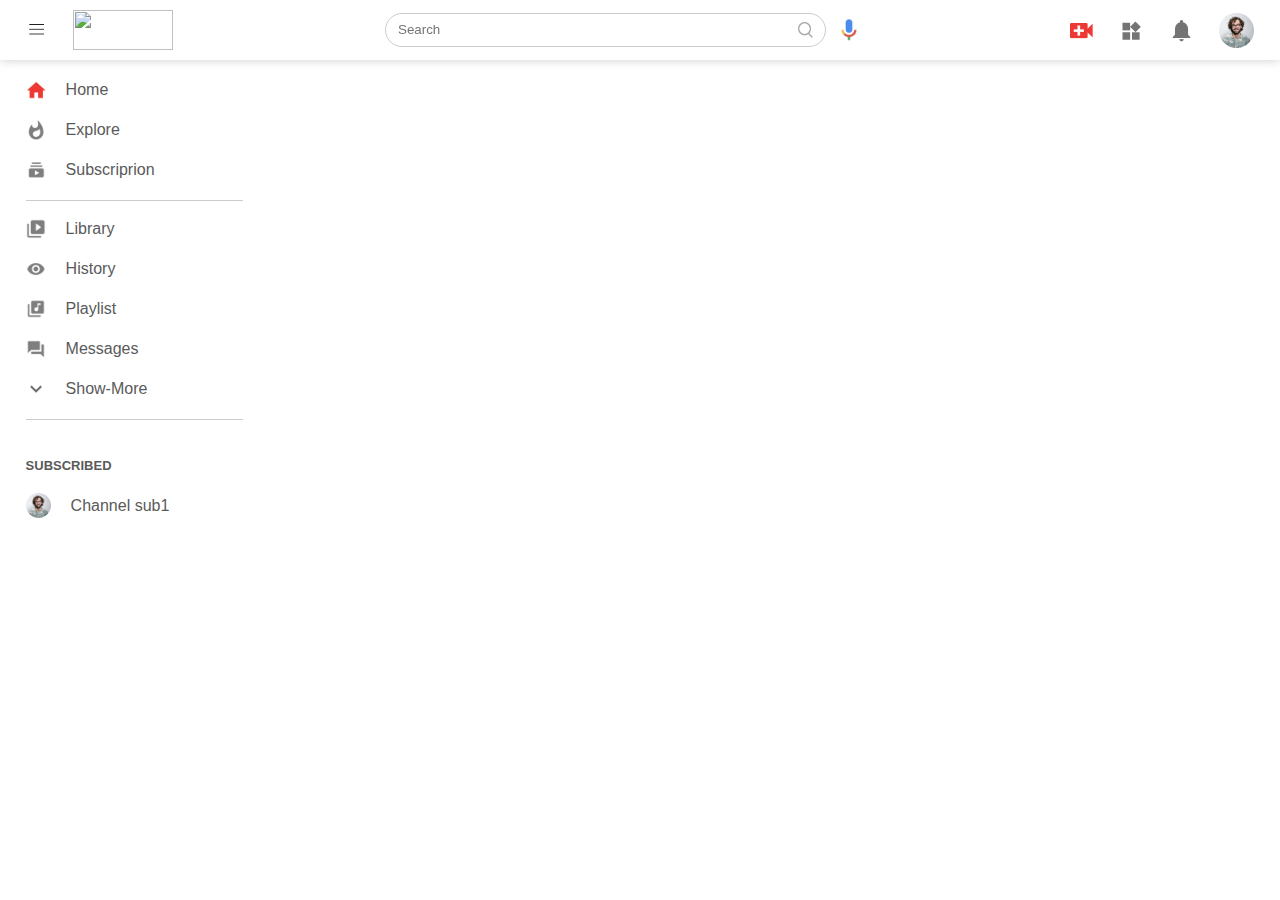
==== index.html @ e9877a3a "hdcjb" ====
<!DOCTYPE html>
<html lang="en">
<head>
    <meta charset="UTF-8">
    <meta http-equiv="X-UA-Compatible" content="IE=edge">
    <link rel="stylesheet" href="ytclone.css">
    <meta name="viewport" content="width=\, initial-scale=1.0">
    <title>Youtube</title>
</head>
<body>
    
    <nav class="flex-div">
        <div class="nav-left flex-div">
            <img src="./imagess/Screenshot 2023-01-27 124753.png" class="menu-icon">
            <img src="https://th.bing.com/th/id/R.da0b8115e8501833db392a956911e5ce?rik=6n%2fYzHRZfMSIaw&riu=http%3a%2f%2fstatic3.businessinsider.com%2fimage%2f59a59a8d79bbfd1d008b601a-1190-625%2fyoutube-just-made-the-biggest-change-to-its-logo-in-history.jpg&ehk=PuTPyAMizXUm31FlKp1eHWXpA2asU37PEpW6xav7qd4%3d&risl=&pid=ImgRaw&r=0"  height="40" class="logo">
        </div>
        <div class="nav-middle flex-div">
            <div class="search-box flex-div">
                <input type="text" placeholder="Search">
                <img src="/imagess/search.png">
            </div>
            <img src="/imagess/voice-search.png" class="mic-icon">
        </div>
        <div class="nav-right flex-div" >
            <img src="./imagess/upload.png" >
            <img src="./imagess/more.png" >
            <img src="./imagess/notification.png" >
            <img src="./imagess/Jack.png" class="user-icon">

        </div>
    </nav>



    <!-- .........................sidebar.....................-->
    <div class="sidebar">
       <div class="shortcut-links">
        <a href=""><img src="imagess/home.png"><p>Home</p></a>
        <a href=""><img src="imagess/explore.png"><p>Explore</p></a>
        <a href=""><img src="imagess/subscriprion.png"><p>Subscriprion</p></a>
        <hr>
        <br>
        <a href=""><img src="imagess/library.png"><p>Library</p></a>
        <a href=""><img src="imagess/history.png"><p>History</p></a>
        <a href=""><img src="imagess/playlist.png"><p>Playlist</p></a>
        <a href=""><img src="imagess/messages.png"><p>Messages</p></a>
        <a href=""><img src="imagess/show-more.png"><p>Show-More</p></a>
        <hr>
        <br>
       </div>
       <div class="subscribed-list">
        <h3>SUBSCRIBED</h3>
        <a href=""><img src="imagess/Jack.png"><p>Channel sub1</p></a>
        </div>
       </div>
   
       <!-- ...................main................... -->
       


</body>
<script src="ytclone.js"></script>
</html>
---- ytclone.css ----
*{
    margin: 0%;
    padding: 0%;
    font-family: 'poppins' , sans-serif;
}
a{
    text-decoration: none;
    color: #5a5a5a;
}
img{
    cursor: pointer;
}
.flex-div{
    display: flex;
    align-items: center;

}
nav{
    padding: 10px 2%;
    justify-content: space-between;
    box-shadow: 0 0 10px rgba(0, 0 , 0, 0.2);
    background-color: #fff;
    position: sticky;
    top: 0;
    z-index: 10;

}
.nav-right img{
     width: 25px;
      margin-right: 25px;
}
.nav-right .user-icon{
    width: 35px;
    border-radius: 50%;
    margin-right: 0;  
}
.nav-left .menu-icon{
    width: 22px;
    margin-right: 25px;
}
.nav-left .logo{
    width: 100px;
} 
.nav-middle .mic-icon{
    width: 16px;
}
.nav-middle .search-box{
    border: 1px solid #ccc;
    margin-right: 15px;
    padding: 8px 12px;
    border-radius: 25px;
}
.nav-middle .search-box input{
    width: 400px;
    border: 0;
    outline: 0;
    background: transparent;
}
.nav-middle .search-box img{
    width: 15px;
}

/* ...............sidebar........................ */

.sidebar{
    background-color: #fff;
    width: 20%;
    height: 100vh;
    position: fixed;
    top: 0;
    padding-left: 2%;
    padding-top: 80px;
}
.shortcut-links a img{
    width: 20px;
    margin-right: 20px;
}
.shortcut-links a{
    display: flex;
    align-items: center;
    margin-bottom: 20px;
    width: fit-content;
    flex-wrap: wrap;
}
.sidebar hr{
    border: 0;
    height: 1px;
    background: #ccc;
    width: 85%;
}
.subscribed-list h3{
    font-size: 13px;
    margin: 20px 0;
    color: #5a5a5a;
}
.subscribed-list a{
    display: flex;
    align-items: center;
    margin-bottom: 20px;
    width: fit-content;
    flex-wrap: wrap;
}
.subscribed-list a img{
    width: 25px;
    border-radius: 50%;
    margin-right: 20px;
}
.small-sidebar{
    width: 5%;
}
.small-sidebar a p{
    display: none;
}
.small-sidebar h3{
    display: none;
}
.small-sidebar hr{
    width: 50%;
    margin-bottom: 25px;
}
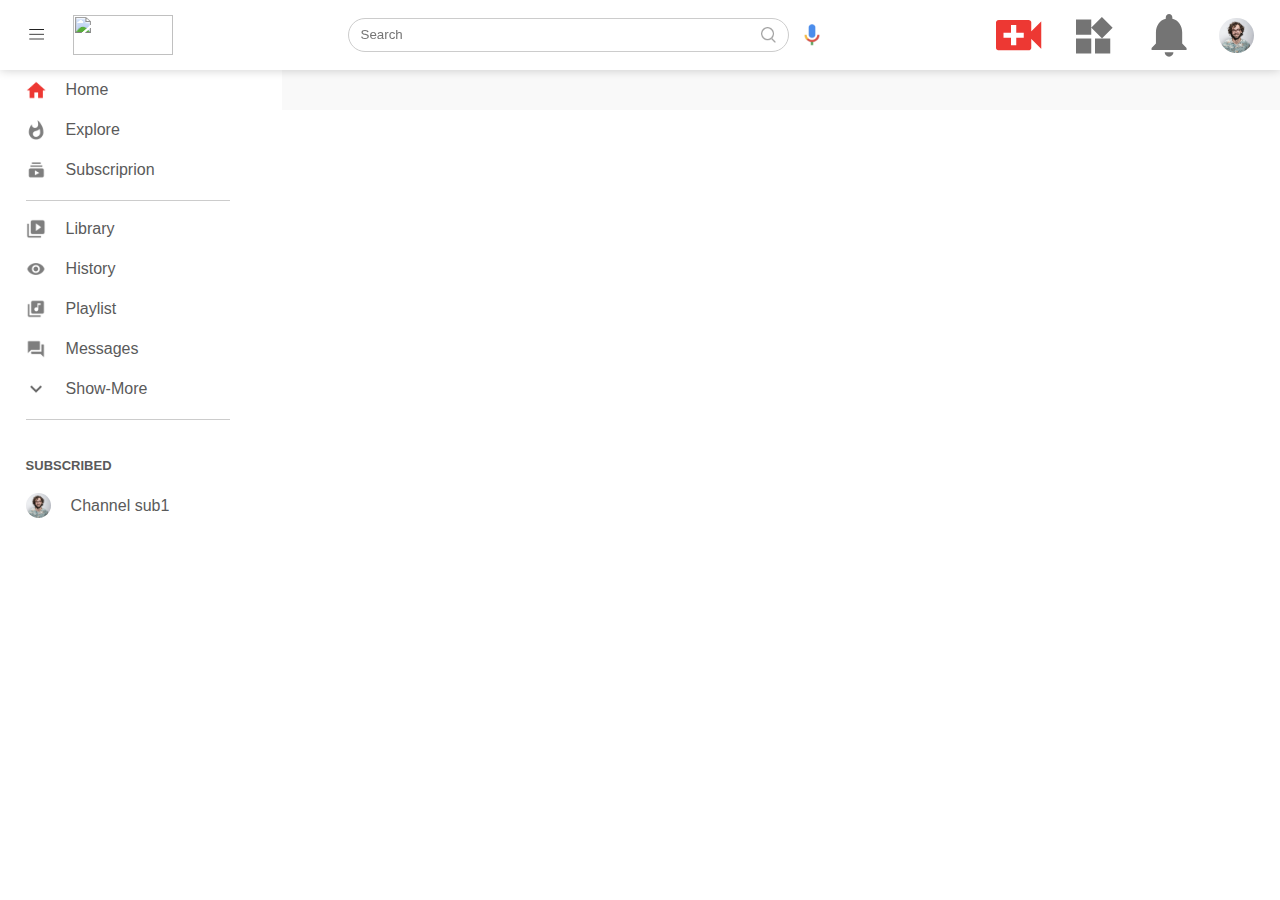
==== commit 30d9b507: "updayedraatko" ====
--- a/index.html
+++ b/index.html
@@ -55,7 +55,12 @@
        </div>
    
        <!-- ...................main................... -->
-       
+       <div class="container">
+            <!-- <div class="banner">
+                <img src="imagess//banner.png">
+            </div> -->
+
+       </div>
 
 
 </body>
--- a/ytclone.css
+++ b/ytclone.css
@@ -26,8 +26,7 @@
 
 }
 .nav-right img{
-     width: 25px;
-      margin-right: 25px;
+    margin-right: 25px;
 }
 .nav-right .user-icon{
     width: 35px;
@@ -86,7 +85,7 @@
     border: 0;
     height: 1px;
     background: #ccc;
-    width: 85%;
+    width: 80%;
 }
 .subscribed-list h3{
     font-size: 13px;
@@ -120,6 +119,86 @@
 }
 
 
+/* ...................................container..................... */
+
+.container{
+    background: #f9f9f9;
+    padding-left:  22%;
+    padding-right: 2%;
+    padding-top: 20px;
+    padding-bottom: 20px;
+}
+.banner{
+    width: 100%;
+}
+.banner img{
+    width: 100%;
+    border-radius: 8px;
+}
+
+
+
+
+
+
+
+
+
+
+
+
+
+
+/* ............play video page........................ */
+.play-container{
+   padding-left: 2%; 
+}
+.row{
+    display: flex;
+    justify-content:  space-between;
+    flex-wrap: wrap;
+}
+.play-video{
+     flex-basis: 69%;
+}
+.right-sidebar{
+    flex-basis: 30%;
+}
+.play-video video{
+    width: 100%;
+}
+.side-video-list{
+    display: flex;
+    justify-content: space-between;
+    margin-bottom: 8px;
+}
+.side-video-list img{
+    width: 100%;
+}
+.side-video-list .small-thumbnail{
+    flex-basis: 49%;
+}
+.side-video-list .vid-info{
+    flex-basis: 49%;
+}
+.play-video .tags a{ 
+    color: #0000ff;
+    font-size: 12px;
+}
+.play-video h3{
+    font-weight: 600;
+    font-size: 20px;
+}
+.play-video .play-video-info p{
+    
+}
+
+
+
+
+
+
+
  
 
 
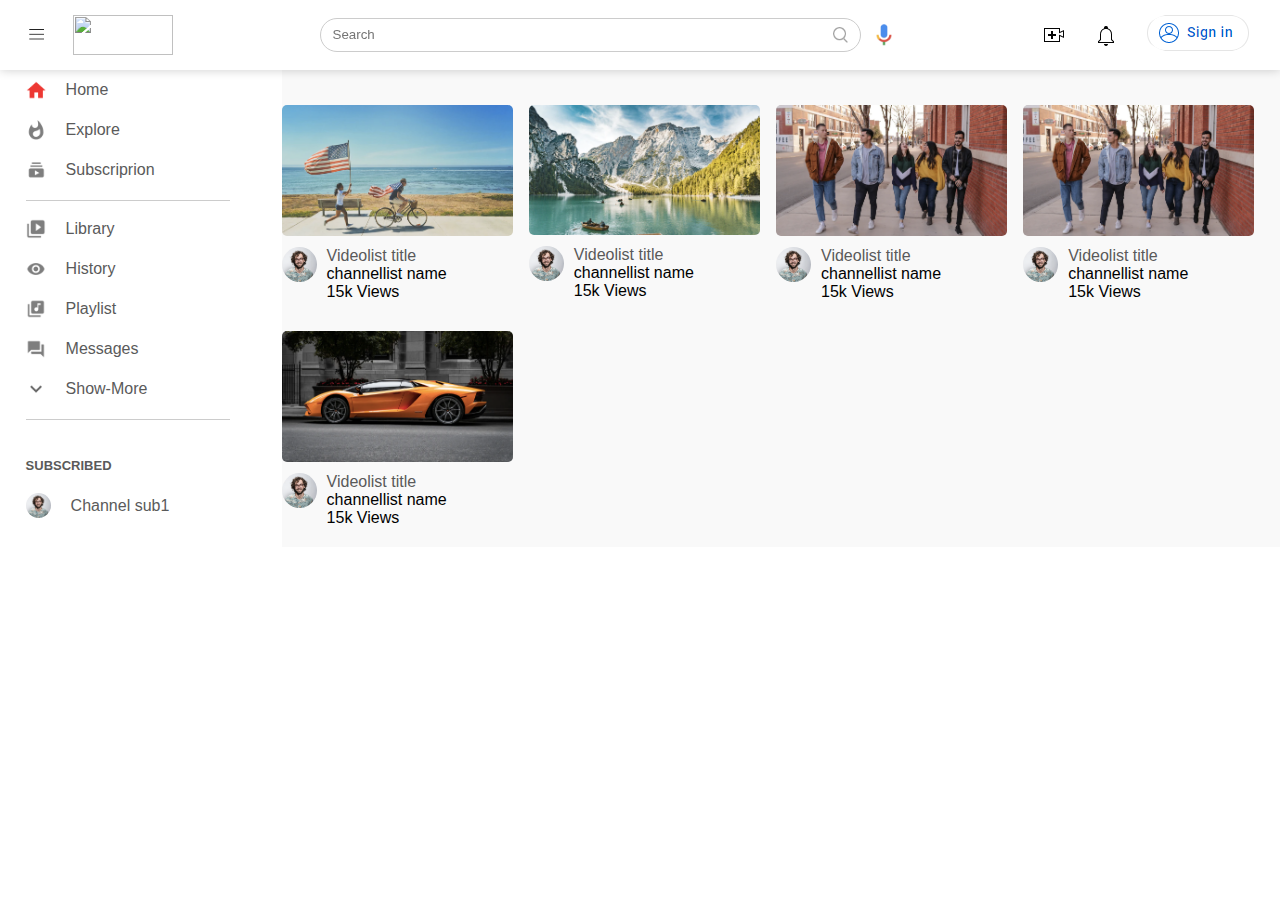
==== commit 89337177: "dededf" ====
--- a/index.html
+++ b/index.html
@@ -22,10 +22,11 @@
             <img src="/imagess/voice-search.png" class="mic-icon">
         </div>
         <div class="nav-right flex-div" >
-            <img src="./imagess/upload.png" >
-            <img src="./imagess/more.png" >
-            <img src="./imagess/notification.png" >
-            <img src="./imagess/Jack.png" class="user-icon">
+            <img src="./imagess/create(header).png" >
+            <!-- <img src="./imagess/more.png" > -->
+            <img src="./imagess/notifications(header).png" >
+            <a href="signin/signin.html"><img src="./imagess/sign in.png" class="user-icon"></a>
+            
 
         </div>
     </nav>
@@ -56,10 +57,71 @@
    
        <!-- ...................main................... -->
        <div class="container">
-            <!-- <div class="banner">
-                <img src="imagess//banner.png">
-            </div> -->
+            <div class="banner">
+                <!-- <img src="imagess//banner.png"> -->
+            </div>
+            <div class="list-container">
+                <div class="vid-list">
+                    <a href="/playvideo/playvideo.html"> <img src="/imagess/thumbnail2.png" class="thumbnail"></a>
+                    <div class="flex-div">
+                        <img src="/imagess/Jack.png">
+                        <div class="vid-in">
+                            <a href="/playvideo/playvideo.html">Videolist title</a>
+                            <p>channellist name</p>
+                            <p>15k Views</p>
+                        </div>
+                    </div>
+                </div>
+                <div class="vid-list">
+                    <a href=""> <img src="/imagess/thumbnail4.png" class="thumbnail"></a>
+                    <div class="flex-div">
+                        <img src="/imagess/Jack.png">
+                        <div class="vid-in">
+                            <a href="">Videolist title</a>
+                            <p>channellist name</p>
+                            <p>15k Views</p>
+                        </div>
+                    </div>
+                </div>
 
+                <div class="vid-list">
+                    <a href=""> <img src="/imagess/thumbnail5.png" class="thumbnail"></a>
+                    <div class="flex-div">
+                        <img src="/imagess/Jack.png">
+                        <div class="vid-in">
+                            <a href="">Videolist title</a>
+                            <p>channellist name</p>
+                            <p>15k Views</p>
+                        </div>
+                    </div>
+                </div>
+
+                <div class="vid-list">
+                    <a href=""> <img src="/imagess/thumbnail5.png" class="thumbnail"></a>
+                    <div class="flex-div">
+                        <img src="/imagess/Jack.png">
+                        <div class="vid-in">
+                            <a href="">Videolist title</a>
+                            <p>channellist name</p>
+                            <p>15k Views</p>
+                        </div>
+                    </div>
+                </div>
+                
+
+                <div class="vid-list">
+                    <a href=""> <img src="/imagess/thumbnail6.png" class="thumbnail"></a>
+                    <div class="flex-div">
+                        <img src="/imagess/Jack.png">
+                        <div class="vid-in">
+                            <a href="">Videolist title</a>
+                            <p>channellist name</p>
+                            <p>15k Views</p>
+                        </div>
+                    </div>
+                </div>
+
+            </div>
        </div>
 
 
--- a/ytclone.css
+++ b/ytclone.css
@@ -29,7 +29,7 @@
     margin-right: 25px;
 }
 .nav-right .user-icon{
-    width: 35px;
+    width: 100%;
     border-radius: 50%;
     margin-right: 0;  
 }
@@ -50,7 +50,7 @@
     border-radius: 25px;
 }
 .nav-middle .search-box input{
-    width: 400px;
+    width: 500px;
     border: 0;
     outline: 0;
     background: transparent;
@@ -119,7 +119,7 @@
 }
 
 
-/* ...................................container..................... */
+/* ...................................main..................... */
 
 .container{
     background: #f9f9f9;
@@ -128,6 +128,10 @@
     padding-top: 20px;
     padding-bottom: 20px;
 }
+.large-container{
+    padding-left: 7%;
+
+}
 .banner{
     width: 100%;
 }
@@ -135,7 +139,68 @@
     width: 100%;
     border-radius: 8px;
 }
-
+.list-container{
+    display: grid;
+    grid-template-columns: repeat(auto-fit, minmax(min(200px, 100%), 1fr));
+    column-gap: 16px;
+    row-gap: 30px;
+    margin-top: 15px;
+}
+.vid-list .thumbnail{
+    width: 100%;
+    border-radius: 5px;
+}
+.vid-list .flex-div{
+    align-items: flex-start;
+    margin-top: 7px;
+}
+.vid-list .flex-div img{
+    width: 35px;
+    margin-right: 10px;
+    border-radius: 50%;
+}
+.vid-info{
+    color: #5a5a5a;
+    font-size: 13px;
+}
+.vid-info a{
+    color: black;
+    font-weight: 600;
+    display: block;
+    margin-bottom: 5px;
+}
+/* ..................mediaformainpage................... */
+@media (max-width:900px){
+    .menu-icon{
+        display: none;
+    }
+    .sidebar{
+        display: none;
+    }
+    .container , .large-container{
+        padding-left: 5%;
+        padding-right: 5%;
+    }
+    .nav-right img{
+        display: none;
+    }
+    .nav-right .user-icon{
+        display: block;
+        width: 30px;
+    }
+    .nav-middle .search-box input{
+        width: 100px;
+    }
+    .nav-middle .mic-icon{
+        display: none;
+    }
+    .logo{
+        width: 80px;
+    }
+    .nav-right .user-icon{
+        width: 6em;
+    }
+}
 
 
 
@@ -159,7 +224,7 @@
     flex-wrap: wrap;
 }
 .play-video{
-     flex-basis: 69%;
+    flex-basis: 67%;
 }
 .right-sidebar{
     flex-basis: 30%;
@@ -189,9 +254,129 @@
     font-weight: 600;
     font-size: 20px;
 }
+
+.play-video .play-video-info{
+    display: flex;
+    align-items: center;
+    justify-content: space-between;
+    flex-wrap: wrap;
+    margin-top: 10px;
+    font-size: 14px;
+    color: #5a5a5a;
+}
 .play-video .play-video-info p{
-    
-}
+ font-size: 12px;
+}
+/* .play-video-info img{
+    width: 8%;
+} */
+.play-video .play-video-info a img{
+    width: 20px;
+    margin-right: 8px;
+}
+.play-video .play-video-info a{
+    display: inline-flex;
+    align-items: center;
+    margin-left: 15px;
+}
+.play-video hr{
+    border: 0;
+    height: 1px;
+    background: #ccc;
+    margin: 10px 0px;
+}
+.publisher{
+    display: flex;
+    align-items: center;
+    margin-top: 20px;
+}
+.publisher div{
+    flex: 1;
+    line-height: 18px;
+}
+.publisher img{
+    width: 40px;
+    border-radius: 50%;
+    margin-right: 15px;
+}
+.publisher p{
+    color: #000;
+    font-weight: 600;
+    font-size: 18px;
+}
+.publisher div span{
+    font-size: 13px;
+    color: #5a5a5a;
+}
+.publisher button{
+    background: red;
+    color: #fff;
+    padding: 8px 30px;
+    border: 0;
+    outline: 0;
+    border-radius: 4px;
+    cursor: pointer;
+}
+.vid-description{
+    padding-left: 55px;
+    margin: 15x 0px;
+
+}
+.vid-description p{
+    font-size: 14px;
+    margin-bottom: 5px;
+    color: #5a5a5a;
+}
+.vid-description h4{
+    font-size: 14px;
+    color:#5a5a5a;
+    margin-top: 15px;
+
+}
+.add-comment{
+    display: flex;
+    align-items: center;
+    margin: 30px 0;
+}
+.add-comment img{
+    width: 35px;
+    border-radius: 50%;
+    margin-right: 15px;
+}
+.add-comment input{
+    border: 0;
+    outline: 0;
+    border-bottom: 1px solid #ccc;
+    width: 100%;
+    padding-top: 10px;
+    background: transparent;
+}
+@media (max-width:900px){
+    .play-video{
+        flex-basis: 100%;
+    }
+    .right-sidebar{
+        flex-basis: 100%;
+    }
+    .play-container{
+        padding-left: 5%;
+    }
+    .vid-description{
+        padding-left: 0;
+    }
+    .play-video .play-video-info a{
+        margin-left: 0;
+        margin-right: 15px;
+        margin-top: 15px;
+    }
+}
+
+
+
+
+
+
+
 
 
 
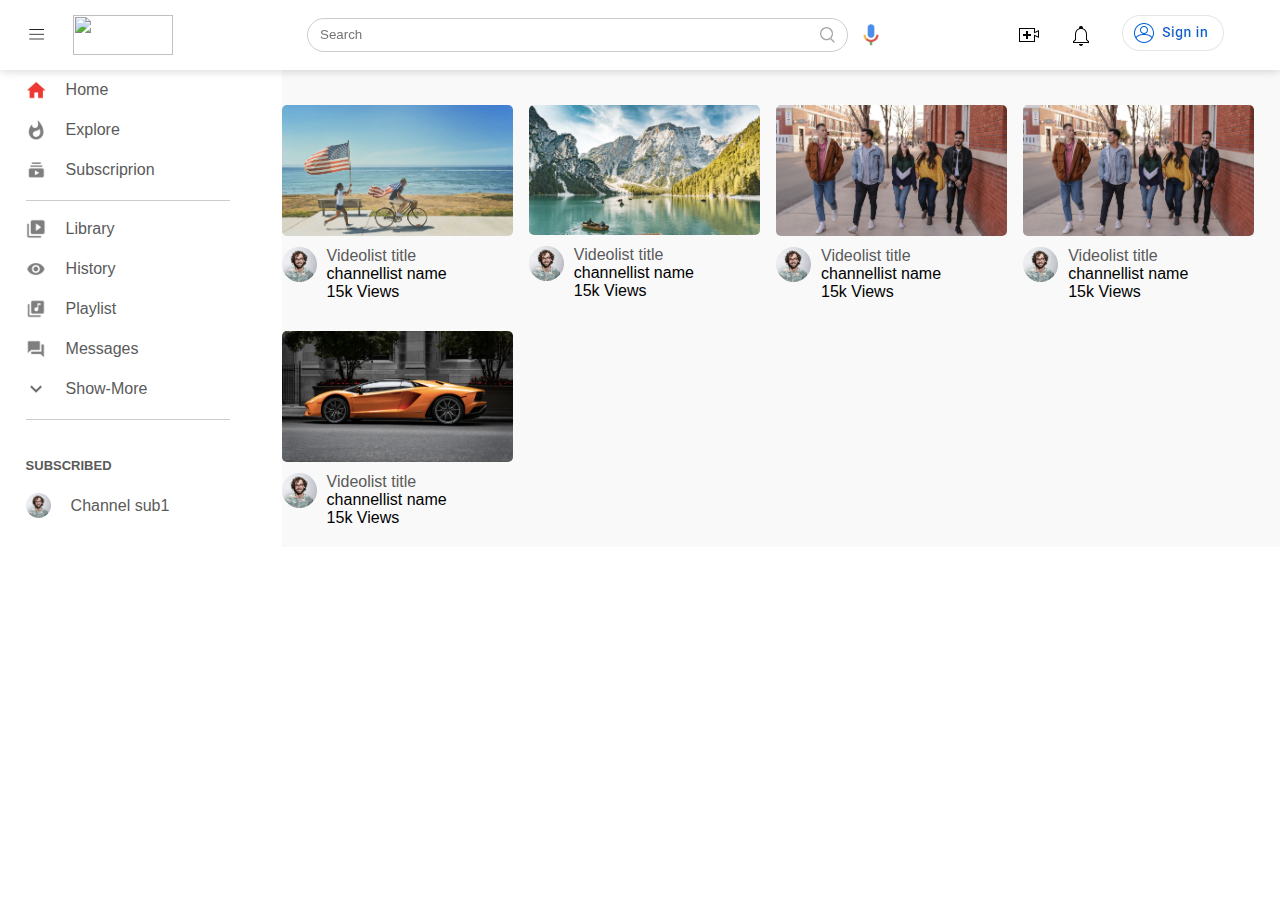
==== commit 4e9a24db: "ndwknd" ====
--- a/index.html
+++ b/index.html
@@ -4,7 +4,7 @@
     <meta charset="UTF-8">
     <meta http-equiv="X-UA-Compatible" content="IE=edge">
     <link rel="stylesheet" href="ytclone.css">
-    <meta name="viewport" content="width=\, initial-scale=1.0">
+    <meta name="viewport">
     <title>Youtube</title>
 </head>
 <body>
@@ -25,7 +25,8 @@
             <img src="./imagess/create(header).png" >
             <!-- <img src="./imagess/more.png" > -->
             <img src="./imagess/notifications(header).png" >
-            <a href="signin/signin.html"><img src="./imagess/sign in.png" class="user-icon"></a>
+            <a href="signin/signin.html" class="user-icon"><img src="./imagess/sign in.png" ></a>
+            <a href="" id="img-user"><img src="/imagess/loginformhere.png" id=""></a>
             
 
         </div>
@@ -126,5 +127,7 @@
 
 
 </body>
+<script src="signup/signup.js"></script>
 <script src="ytclone.js"></script>
+<script src="signin/signin.js"></script>
 </html> --- a/ytclone.css
+++ b/ytclone.css
@@ -9,6 +9,9 @@
 }
 img{
     cursor: pointer;
+}
+#img-user{
+    display: none;
 }
 .flex-div{
     display: flex;
